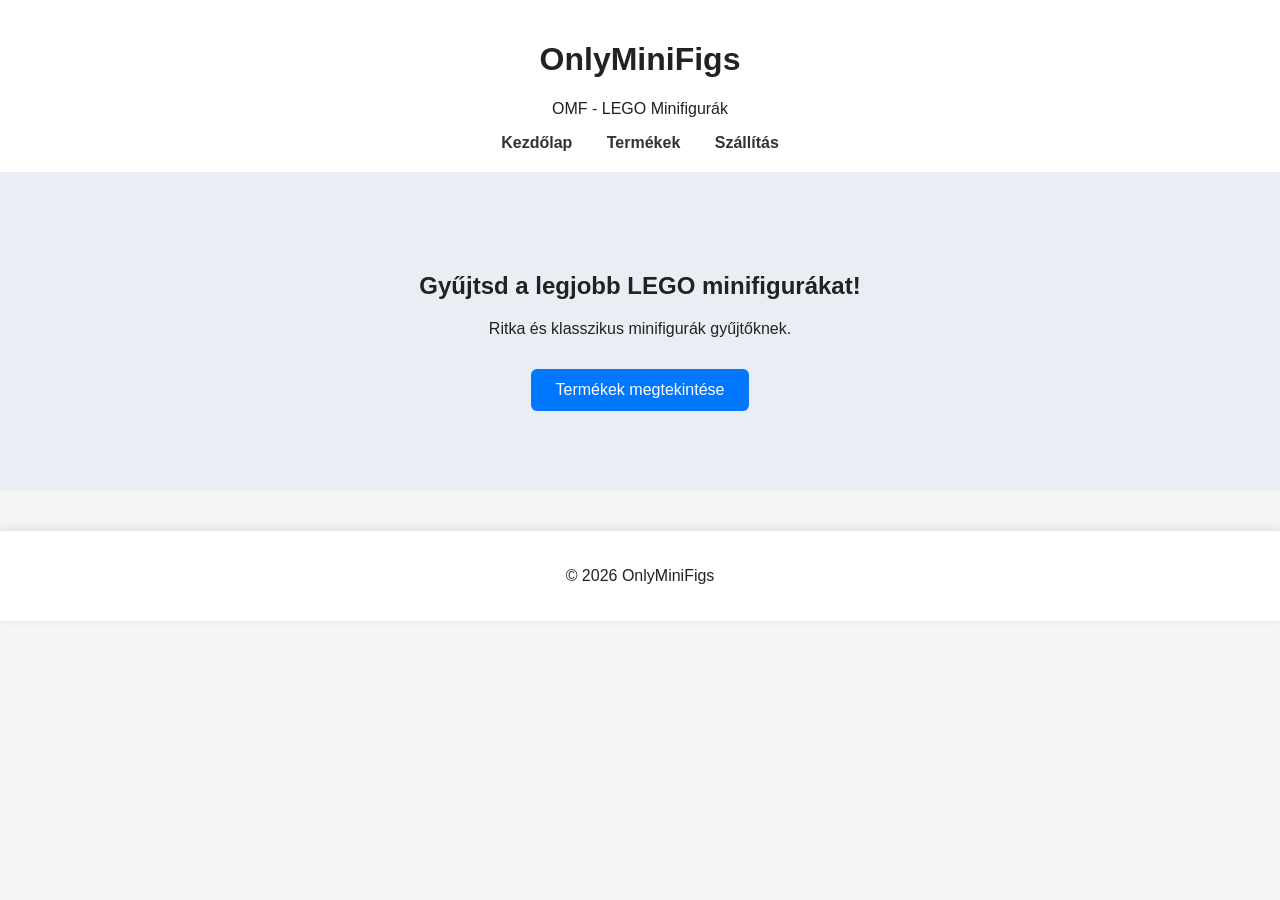
==== index.html @ dbd4b1de "OnlyMiniFigs" ====
<!DOCTYPE html>
<html lang="hu">
<head>
<meta charset="UTF-8">
<title>OnlyMiniFigs | OMF</title>
<link rel="stylesheet" href="styles.css">
</head>

<body>

<header>
<h1>OnlyMiniFigs</h1>
<p class="logo-sub">OMF - LEGO Minifigurák</p>

<nav>
<a href="index.html">Kezdőlap</a>
<a href="termekek.html">Termékek</a>
<a href="szallitas.html">Szállítás</a>
</nav>
</header>

<section class="hero">
<h2>Gyűjtsd a legjobb LEGO minifigurákat!</h2>
<p>Ritka és klasszikus minifigurák gyűjtőknek.</p>
<a class="button" href="termekek.html">Termékek megtekintése</a>
</section>

<footer>
<p>© 2026 OnlyMiniFigs</p>
</footer>

</body>
</html>
---- styles.css ----
body{
font-family: Arial, sans-serif;
margin:0;
background:#f5f5f5;
color:#222;
}

header{
background:white;
padding:20px;
text-align:center;
box-shadow:0 2px 10px rgba(0,0,0,0.1);
}

nav{
margin-top:10px;
}

nav a{
margin:0 15px;
text-decoration:none;
color:#333;
font-weight:bold;
}

nav a:hover{
color:#0077ff;
}

.hero{
text-align:center;
padding:80px 20px;
background:#e9eef5;
}

.button{
background:#0077ff;
color:white;
padding:12px 25px;
border-radius:6px;
text-decoration:none;
display:inline-block;
margin-top:15px;
}

.page-title{
text-align:center;
margin-top:40px;
}

.products{
display:grid;
grid-template-columns:repeat(auto-fit,minmax(220px,1fr));
gap:30px;
padding:40px;
}

.card{
background:white;
padding:20px;
border-radius:10px;
box-shadow:0 5px 15px rgba(0,0,0,0.1);
text-align:center;
}

.card img{
width:120px;
height:120px;
object-fit:contain;
}

.price{
font-size:20px;
font-weight:bold;
margin:10px 0;
}

.stock{
font-weight:bold;
}

.stock.in{
color:green;
}

.stock.out{
color:red;
}

button{
background:#0077ff;
color:white;
border:none;
padding:10px 15px;
border-radius:6px;
cursor:pointer;
}

button:disabled{
background:gray;
cursor:not-allowed;
}

footer{
text-align:center;
padding:20px;
background:white;
margin-top:40px;box-shadow:0 -2px 10px rgba(0,0,0,0.1);
}
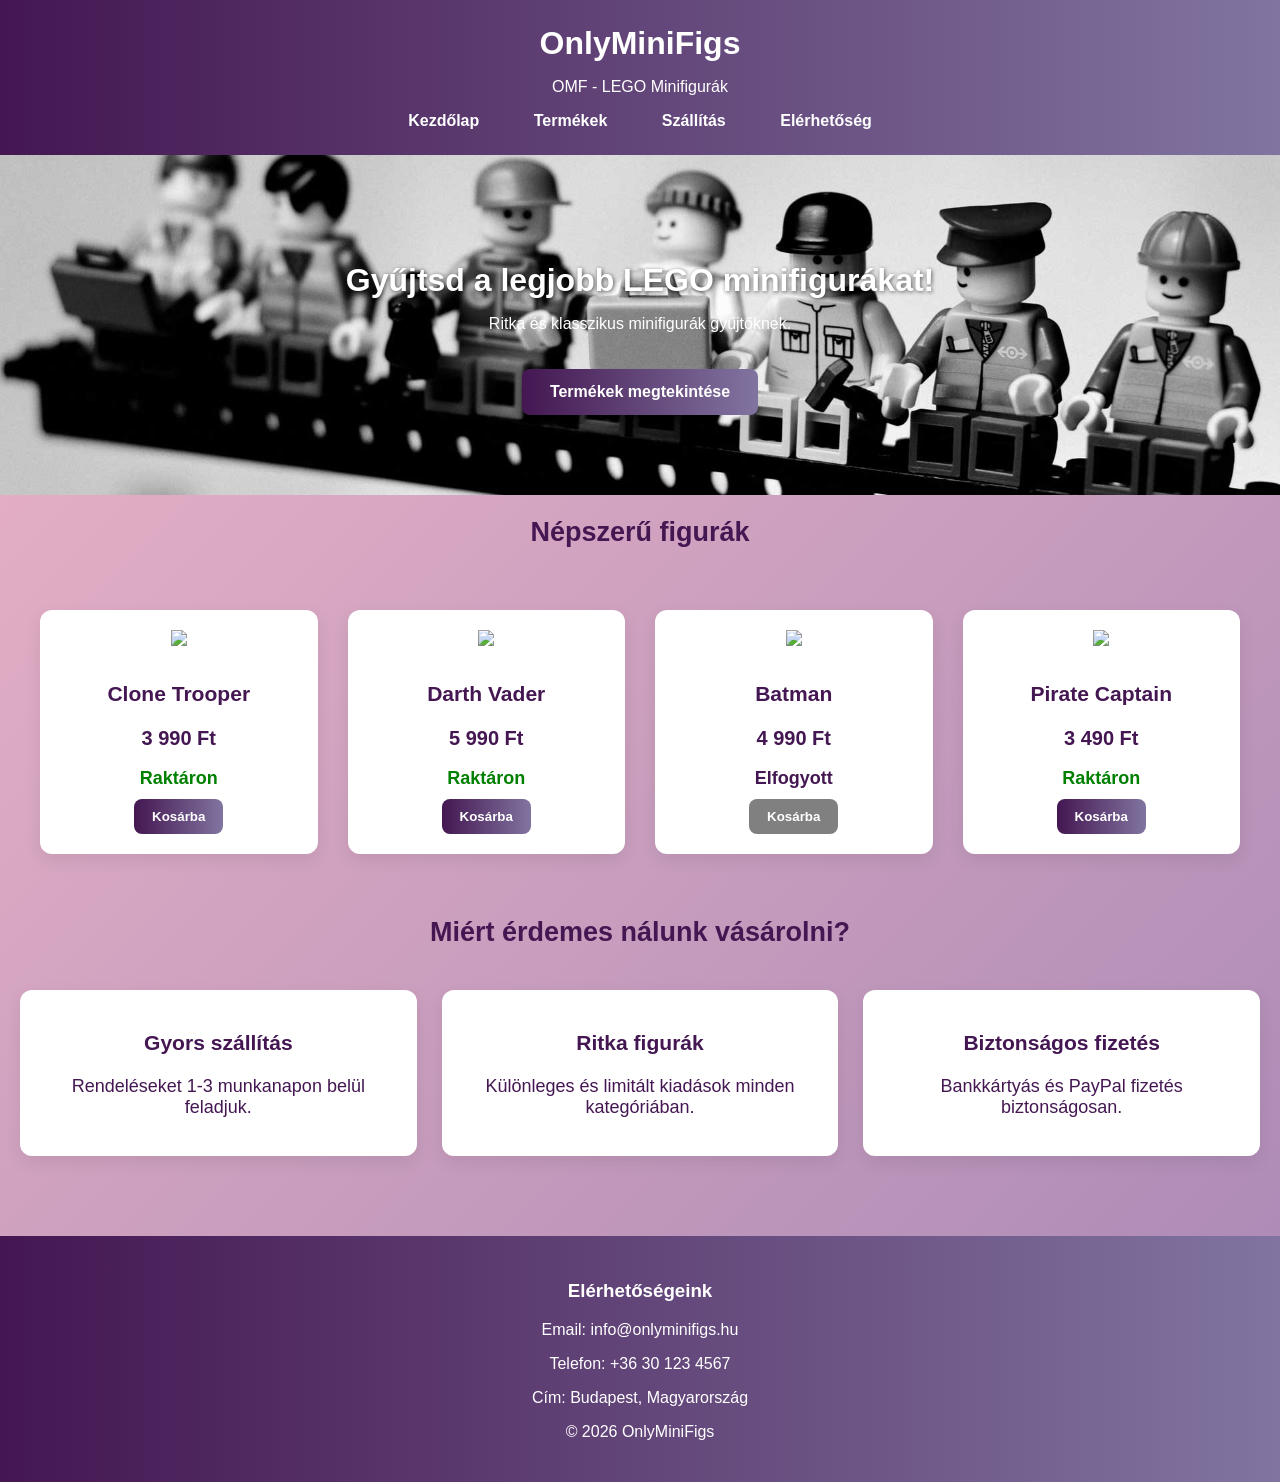
==== commit dc805e3c: "BIG UPDATE" ====
--- a/index.html
+++ b/index.html
@@ -3,6 +3,7 @@
 <head>
 <meta charset="UTF-8">
 <title>OnlyMiniFigs | OMF</title>
+<link rel="icon" type="image/x-icon" href="kepek/icon.webp">
 <link rel="stylesheet" href="styles.css">
 </head>
 
@@ -16,6 +17,7 @@
 <a href="index.html">Kezdőlap</a>
 <a href="termekek.html">Termékek</a>
 <a href="szallitas.html">Szállítás</a>
+<a href="#contact">Elérhetőség</a>
 </nav>
 </header>
 
@@ -25,7 +27,63 @@
 <a class="button" href="termekek.html">Termékek megtekintése</a>
 </section>
 
-<footer>
+<section class="popular">
+<h2>Népszerű figurák</h2>
+<div class="products">
+<div class="card">
+<img src="https://i.imgur.com/0KFBHTB.png">
+<h3>Clone Trooper</h3>
+<p class="price">3 990 Ft</p>
+<p class="stock in">Raktáron</p>
+<button>Kosárba</button>
+</div>
+<div class="card">
+<img src="https://i.imgur.com/4F3nF6R.png">
+<h3>Darth Vader</h3>
+<p class="price">5 990 Ft</p>
+<p class="stock in">Raktáron</p>
+<button>Kosárba</button>
+</div>
+<div class="card">
+<img src="https://i.imgur.com/2w3Yb7g.png">
+<h3>Batman</h3>
+<p class="price">4 990 Ft</p>
+<p class="stock out">Elfogyott</p>
+<button disabled>Kosárba</button>
+</div>
+<div class="card">
+<img src="https://i.imgur.com/7kceK0A.png">
+<h3>Pirate Captain</h3>
+<p class="price">3 490 Ft</p>
+<p class="stock in">Raktáron</p>
+<button>Kosárba</button>
+</div>
+</div>
+</section>
+
+<section class="info">
+<h2>Miért érdemes nálunk vásárolni?</h2>
+<div class="info-cards">
+<div class="info-card">
+<h3>Gyors szállítás</h3>
+<p>Rendeléseket 1-3 munkanapon belül feladjuk.</p>
+</div>
+<div class="info-card">
+<h3>Ritka figurák</h3>
+<p>Különleges és limitált kiadások minden kategóriában.</p>
+</div>
+<div class="info-card">
+<h3>Biztonságos fizetés</h3>
+<p>Bankkártyás és PayPal fizetés biztonságosan.</p>
+</div>
+</div>
+</section>
+
+<footer id="contact">
+<h3>Elérhetőségeink</h3>
+<p>Email: info@onlyminifigs.hu</p>
+<p>Telefon: +36 30 123 4567</p>
+<p>Cím: Budapest, Magyarország</p>
 <p>© 2026 OnlyMiniFigs</p>
 </footer>
 
--- a/styles.css
+++ b/styles.css
@@ -1,82 +1,144 @@
 body{
-font-family: Arial, sans-serif;
+font-family: 'Segoe UI', Arial, sans-serif;
 margin:0;
-background:#f5f5f5;
-color:#222;
-}
-
+background:linear-gradient(135deg, #EFB6C8, #A888B5);
+color:#333;
+transition: background 0.5s;
+}
+
+/* HEADER */
 header{
-background:white;
-padding:20px;
-text-align:center;
-box-shadow:0 2px 10px rgba(0,0,0,0.1);
+background:linear-gradient(90deg,#441752,#8174A0);
+color:white;
+padding:25px;
+text-align:center;
+top:0;
+z-index:10;
+}
+
+header h1{
+margin:0;
+font-size:32px;
 }
 
 nav{
-margin-top:10px;
+margin-top:12px;
 }
 
 nav a{
+color:white;
+text-decoration:none;
 margin:0 15px;
+font-weight:bold;
+font-size:16px;
+padding:6px 10px;
+border-radius:6px;
+transition:0.3s;
+}
+
+nav a:hover{
+background:linear-gradient(90deg,#8174A0,#A888B5);
+}
+
+/* HERO */
+.hero{
+text-align:center;
+padding:80px 20px;
+background-image: url('kepek/wp.webp');
+background-size:cover;
+background-position:center;
+color:white;
+transition:background 0.5s;
+}
+
+.hero h2{
+font-size:32px;
+margin-bottom:10px;
+animation: fadeIn 1s ease forwards;
+text-shadow: 1px 1px 4px rgba(0,0,0,0.6);
+}
+
+.popular, .info{
+text-align:center;
+margin-top:15px;
+font-size:18px;
+color:#441752;
+}
+
+.button{
+display:inline-block;
+margin-top:20px;
+padding:14px 28px;
+background:linear-gradient(90deg,#441752,#8174A0);
+color:white;
 text-decoration:none;
-color:#333;
-font-weight:bold;
-}
-
-nav a:hover{
-color:#0077ff;
-}
-
-.hero{
-text-align:center;
-padding:80px 20px;
-background:#e9eef5;
-}
-
-.button{
-background:#0077ff;
-color:white;
-padding:12px 25px;
-border-radius:6px;
-text-decoration:none;
-display:inline-block;
-margin-top:15px;
-}
-
+border-radius:8px;
+font-weight:bold;
+transition:0.3s;
+}
+
+.button:hover{
+background:linear-gradient(90deg,#8174A0,#A888B5);
+transform:translateY(-3px);
+}
+
+/* TERMÉKEK */
 .page-title{
 text-align:center;
 margin-top:40px;
+font-size:28px;
+animation: fadeIn 1.2s ease forwards;
 }
 
 .products{
 display:grid;
-grid-template-columns:repeat(auto-fit,minmax(220px,1fr));
+grid-template-columns:1fr 1fr 1fr 1fr;
 gap:30px;
 padding:40px;
+max-width:1200px;
+margin:auto;
 }
 
 .card{
 background:white;
+border-radius:12px;
 padding:20px;
-border-radius:10px;
-box-shadow:0 5px 15px rgba(0,0,0,0.1);
-text-align:center;
+text-align:center;
+box-shadow:0 6px 18px rgba(0,0,0,0.08);
+transition:0.3s, transform 0.3s;
+}
+
+.card:hover{
+transform:translateY(-6px) scale(1.03);
+box-shadow:0 12px 24px rgba(0,0,0,0.15);
 }
 
 .card img{
-width:120px;
-height:120px;
+width:auto;
+height:180px;
 object-fit:contain;
+margin-bottom:10px;
+animation: fadeIn 1s ease forwards;
+}
+
+.infos{
+display:flex;
+justify-content:center;
+align-items:center;
+gap:15px;
 }
 
 .price{
 font-size:20px;
 font-weight:bold;
-margin:10px 0;
-}
-
+color:#441752;
+margin:8px 0;
+}
+
+/* RAKTÁR */
 .stock{
 font-weight:bold;
+margin-bottom:10px;
 }
 
 .stock.in{
@@ -84,16 +146,24 @@
 }
 
 .stock.out{
-color:red;
-}
-
+color:#441752;
+}
+
+/* GOMB */
 button{
-background:#0077ff;
+background:linear-gradient(90deg,#441752,#8174A0);
 color:white;
 border:none;
-padding:10px 15px;
-border-radius:6px;
+padding:10px 18px;
+border-radius:8px;
+font-weight:bold;
 cursor:pointer;
+transition:0.3s;
+}
+
+button:hover{
+background:linear-gradient(90deg,#8174A0,#A888B5);
+transform:translateY(-2px);
 }
 
 button:disabled{
@@ -101,9 +171,38 @@
 cursor:not-allowed;
 }
 
+/* INFO CARDS */
+.info-cards{
+display:grid;
+grid-template-columns:repeat(auto-fit,minmax(220px,1fr));
+gap:25px;
+padding:20px;
+}
+
+.info-card{
+background:white;
+border-radius:12px;
+padding:20px;
+text-align:center;
+box-shadow:0 6px 18px rgba(0,0,0,0.08);
+transition:0.3s, transform 0.3s;
+}
+
+.info-card:hover{
+transform:translateY(-5px);
+}
+
+/* FOOTER */
 footer{
-text-align:center;
-padding:20px;
-background:white;
-margin-top:40px;box-shadow:0 -2px 10px rgba(0,0,0,0.1);
+margin-top:60px;
+background:linear-gradient(90deg,#441752,#8174A0);
+color:white;
+text-align:center;
+padding:25px;
+}
+
+/* ANIMÁCIÓK */
+@keyframes fadeIn{
+0%{opacity:0; transform:translateY(20px);}
+100%{opacity:1; transform:translateY(0);}
 }
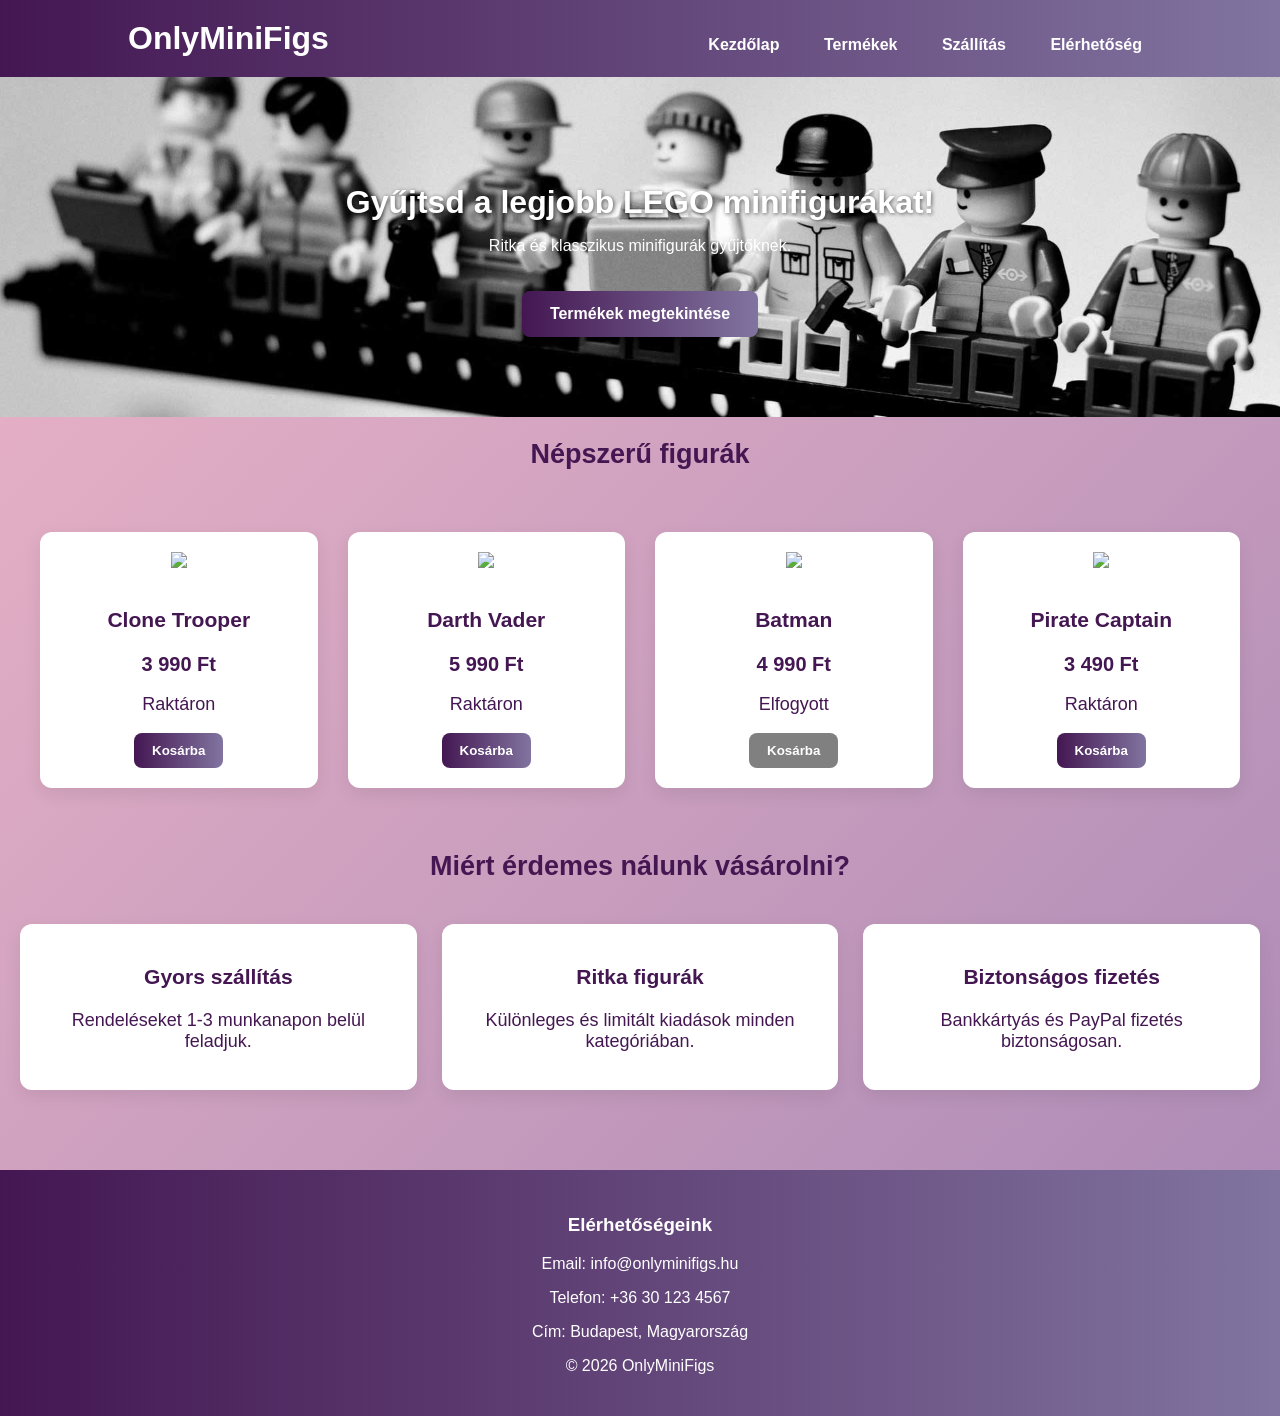
==== commit 7dfa9b78: "valtoztatasok" ====
--- a/index.html
+++ b/index.html
@@ -10,15 +10,13 @@
 <body>
 
 <header>
-<h1>OnlyMiniFigs</h1>
-<p class="logo-sub">OMF - LEGO Minifigurák</p>
-
-<nav>
-<a href="index.html">Kezdőlap</a>
-<a href="termekek.html">Termékek</a>
-<a href="szallitas.html">Szállítás</a>
-<a href="#contact">Elérhetőség</a>
-</nav>
+    <h1>OnlyMiniFigs</h1>
+    <nav>
+        <a href="index.html">Kezdőlap</a>
+        <a href="termekek.html">Termékek</a>
+        <a href="szallitas.html">Szállítás</a>
+        <a href="#contact">Elérhetőség</a>
+    </nav>
 </header>
 
 <section class="hero">
--- a/styles.css
+++ b/styles.css
@@ -10,15 +10,16 @@
 header{
 background:linear-gradient(90deg,#441752,#8174A0);
 color:white;
-padding:25px;
-text-align:center;
-top:0;
-z-index:10;
+padding: 20px 10%;
+display: flex;
+align-items: center;
+justify-content: space-between;
 }
 
 header h1{
 margin:0;
 font-size:32px;
+align-items: left;
 }
 
 nav{
@@ -28,12 +29,12 @@
 nav a{
 color:white;
 text-decoration:none;
-margin:0 15px;
 font-weight:bold;
 font-size:16px;
 padding:6px 10px;
 border-radius:6px;
-transition:0.3s;
+transition:0.5s;
+margin-left: 20px;
 }
 
 nav a:hover{
@@ -100,12 +101,31 @@
 }
 
 .card{
-background:white;
-border-radius:12px;
-padding:20px;
-text-align:center;
-box-shadow:0 6px 18px rgba(0,0,0,0.08);
-transition:0.3s, transform 0.3s;
+    position: relative;
+    padding-top: 35px;
+    background:white;
+    border-radius:12px;
+    padding:20px;
+    text-align:center;
+    box-shadow:0 6px 18px rgba(0,0,0,0.08);
+    transition:0.3s, transform 0.3s;
+}
+.status-badge{
+    position: absolute;
+    top:15px;
+    right:15px;
+    padding:4px 10px;
+    border-radius:6px;
+    font-size:12px;
+    font-weight:bold;
+}
+.raktaron{
+    color:#4ade80;
+    border-color:#4ade80;
+    background-color:rgba(74, 222, 128, 0.1);
+}
+.card h3{
+    margin-top: 25px;
 }
 
 .card:hover{
@@ -135,20 +155,6 @@
 margin:8px 0;
 }
 
-/* RAKTÁR */
-.stock{
-font-weight:bold;
-margin-bottom:10px;
-}
-
-.stock.in{
-color:green;
-}
-
-.stock.out{
-color:#441752;
-}
-
 /* GOMB */
 button{
 background:linear-gradient(90deg,#441752,#8174A0);
